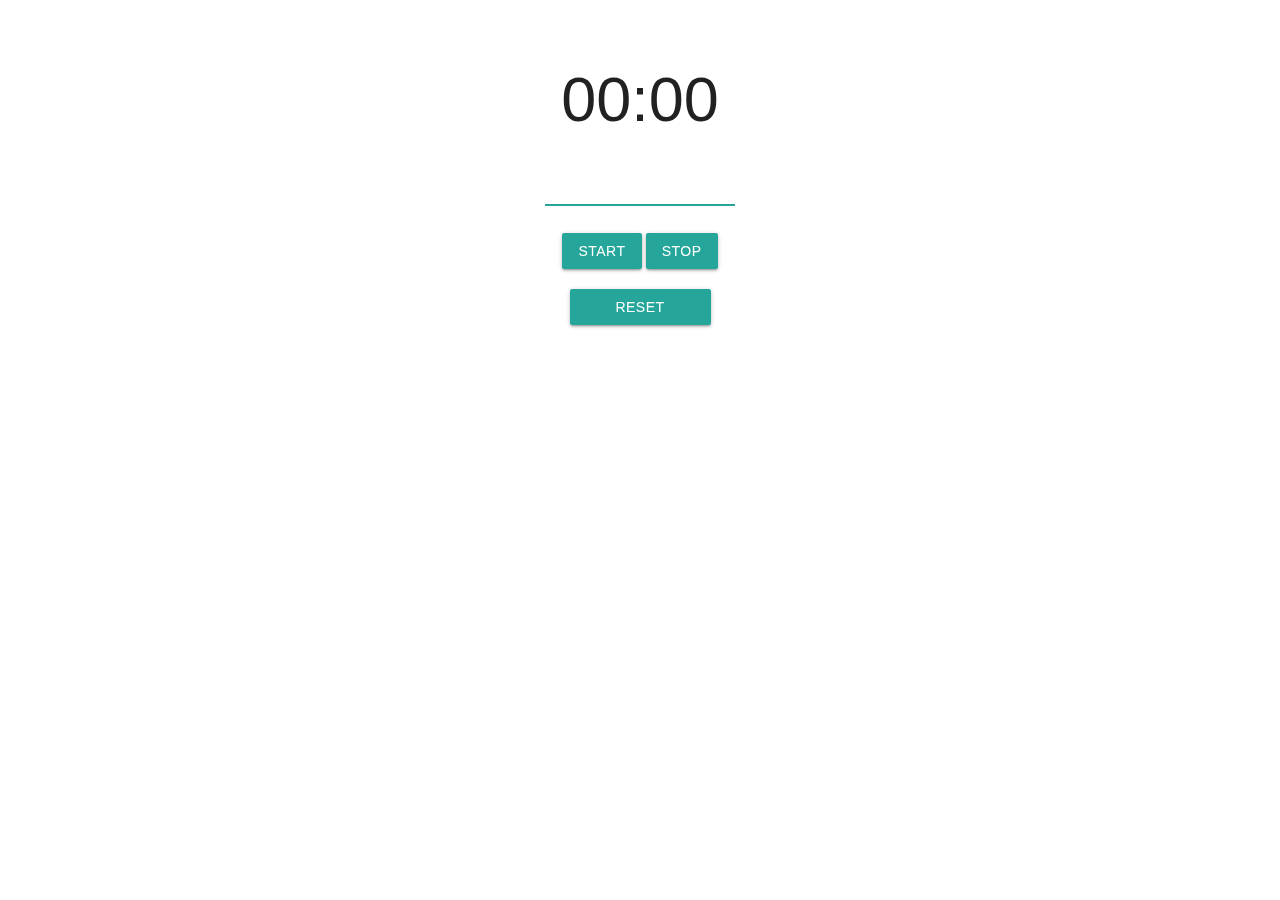
==== countDown/index.html @ 6a93d47d "timer" ====
<!DOCTYPE html>
<html lang="en">

<head>
    <meta charset="UTF-8">
    <meta name="viewport" content="width=device-width, initial-scale=1.0">
    <meta http-equiv="X-UA-Compatible" content="ie=edge">
    <script type="text/javascript" src="https://code.jquery.com/jquery-1.7.2.min.js"></script>
    <link rel="stylesheet" href="css/materialize.min.css">
    <link rel="stylesheet" href="css/main.css">
    <script type="text/javascript" src="js/materialize.min.js"></script>
    <script src="js/timer.js"></script>



    <title>Timer</title>
</head>

<body>
    <br>
    <h1 class="card-title center-align" id="displayTime">00:00</h1>
    <div class="row">
        <div class="col s2 offset-s5 center-align">
            <input type="text" id="minutes" autofocus>
        </div>
    </div>
    <div class="row">
        <div class="col s6 offset-s3 center-align">
            <button onclick="timer.start()" class="waves-effect waves-light btn" id="start">Start</button>
            <button onclick="timer.stop()" class="waves-effect waves-light btn">Stop</button>
        </div>
    </div>
    <div class="row">
        <div class="col s6 offset-s3 center-align">
            <button onclick="timer.reset()" class="waves-effect waves-light btn" id="btn">Reset</button>
        </div>
    </div>
    <script>
        input.addEventListener("keyup", function (event) {
            event.preventDefault();
            if (event.keyCode === 13) {
                document.getElementById("start").click();
            }
        });
    </script>
</body>

</html>
---- countDown/css/main.css ----
input {
  text-align: center;
}

#btn {
  width: 141px;
}
/*# sourceMappingURL=main.css.map */
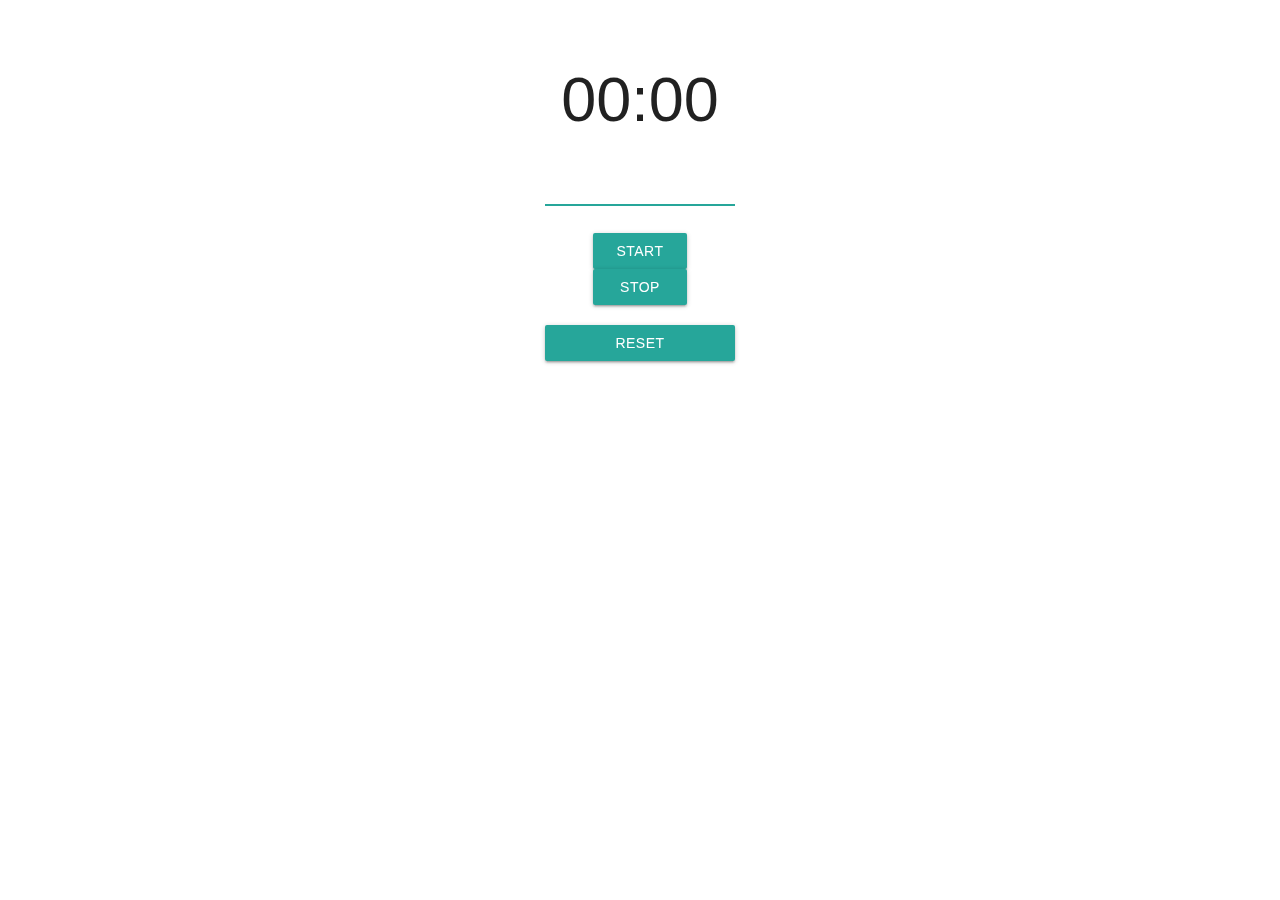
==== commit b2bd6095: "timer" ====
--- a/countDown/index.html
+++ b/countDown/index.html
@@ -25,13 +25,13 @@
         </div>
     </div>
     <div class="row">
-        <div class="col s6 offset-s3 center-align">
-            <button onclick="timer.start()" class="waves-effect waves-light btn" id="start">Start</button>
-            <button onclick="timer.stop()" class="waves-effect waves-light btn">Stop</button>
+        <div class="col s2 offset-s5 center-align">
+            <button onclick="timer.start()" class="waves-effect waves-light btn top" id="start">Start</button>
+            <button onclick="timer.stop()" class="waves-effect waves-light btn top">Stop</button>
         </div>
     </div>
     <div class="row">
-        <div class="col s6 offset-s3 center-align">
+        <div class="col s2 offset-s5 center-align">
             <button onclick="timer.reset()" class="waves-effect waves-light btn" id="btn">Reset</button>
         </div>
     </div>
--- a/countDown/css/main.css
+++ b/countDown/css/main.css
@@ -3,6 +3,10 @@
 }
 
 #btn {
-  width: 141px;
+  width: 100%;
+}
+
+.top {
+  width: 49%;
 }
 /*# sourceMappingURL=main.css.map */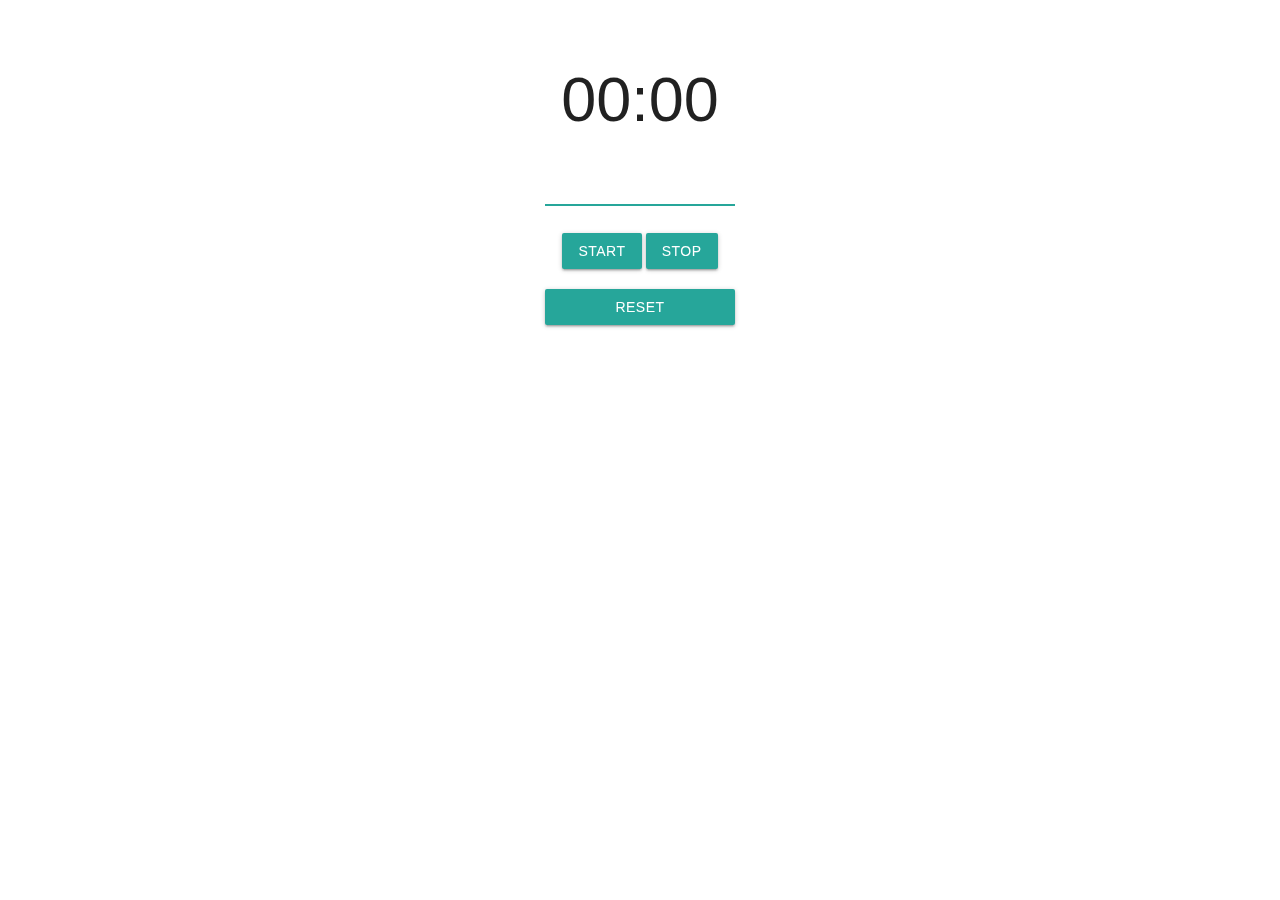
==== commit b8555107: "timer" ====
--- a/countDown/index.html
+++ b/countDown/index.html
@@ -25,9 +25,9 @@
         </div>
     </div>
     <div class="row">
-        <div class="col s2 offset-s5 center-align">
-            <button onclick="timer.start()" class="waves-effect waves-light btn top" id="start">Start</button>
-            <button onclick="timer.stop()" class="waves-effect waves-light btn top">Stop</button>
+        <div class="col s6 offset-s3 center-align">
+            <button onclick="timer.start()" class="waves-effect waves-light btn" id="start">Start</button>
+            <button onclick="timer.stop()" class="waves-effect waves-light btn">Stop</button>
         </div>
     </div>
     <div class="row">
--- a/countDown/css/main.css
+++ b/countDown/css/main.css
@@ -5,8 +5,4 @@
 #btn {
   width: 100%;
 }
-
-.top {
-  width: 49%;
-}
 /*# sourceMappingURL=main.css.map */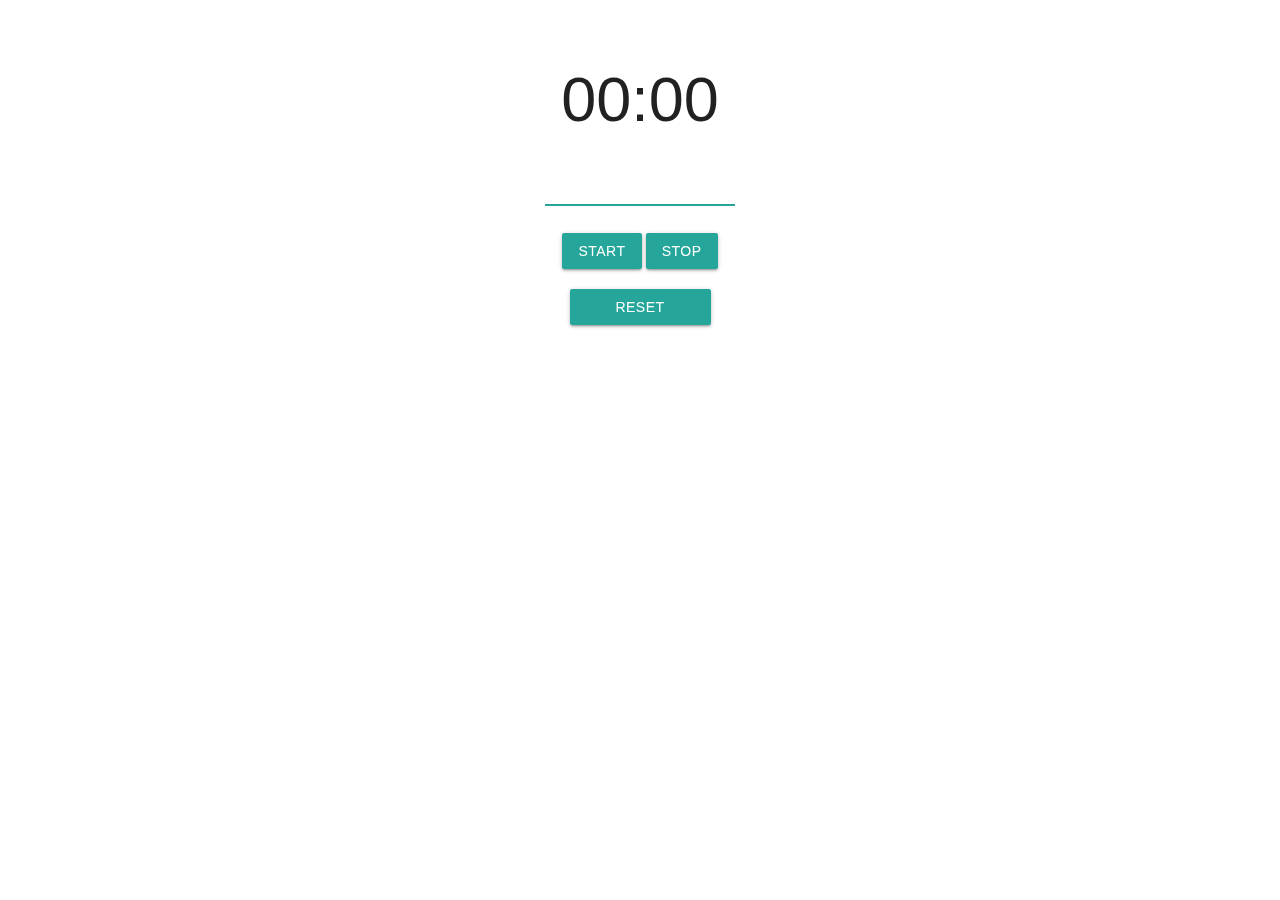
==== commit 331fa225: "timer" ====
--- a/countDown/index.html
+++ b/countDown/index.html
@@ -31,7 +31,7 @@
         </div>
     </div>
     <div class="row">
-        <div class="col s2 offset-s5 center-align">
+        <div class="col s6 offset-s3 center-align">
             <button onclick="timer.reset()" class="waves-effect waves-light btn" id="btn">Reset</button>
         </div>
     </div>
--- a/countDown/css/main.css
+++ b/countDown/css/main.css
@@ -3,6 +3,6 @@
 }
 
 #btn {
-  width: 100%;
+  width: 141px;
 }
 /*# sourceMappingURL=main.css.map */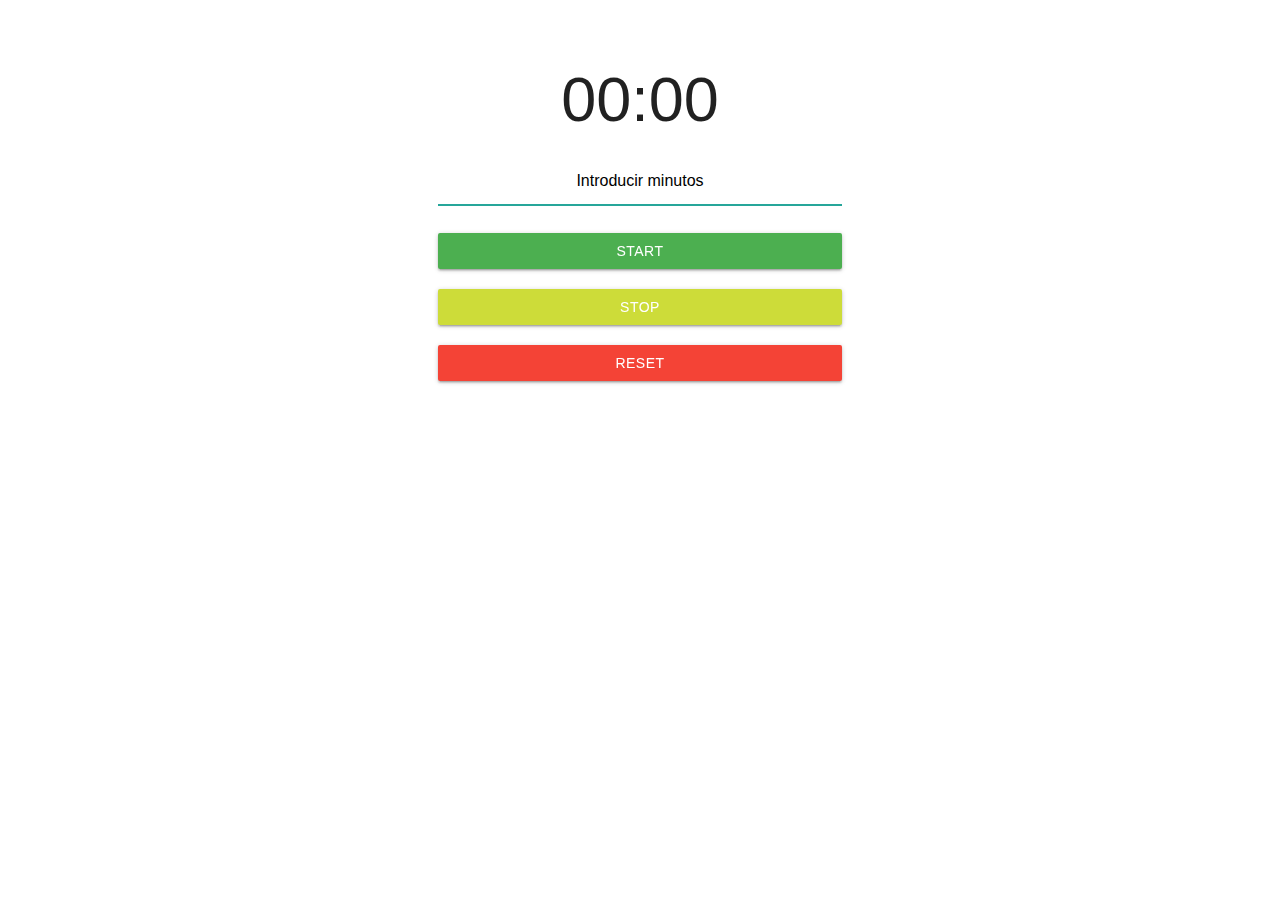
==== commit 9df24857: "timer" ====
--- a/countDown/index.html
+++ b/countDown/index.html
@@ -20,23 +20,28 @@
     <br>
     <h1 class="card-title center-align" id="displayTime">00:00</h1>
     <div class="row">
-        <div class="col s2 offset-s5 center-align">
-            <input type="text" id="minutes" autofocus>
+        <div class="col s8 offset-s2 m4 offset-m4 center-align">
+            <input type="text" id="minutes" placeholder="Introducir minutos" autofocus>
         </div>
     </div>
     <div class="row">
-        <div class="col s6 offset-s3 center-align">
-            <button onclick="timer.start()" class="waves-effect waves-light btn" id="start">Start</button>
-            <button onclick="timer.stop()" class="waves-effect waves-light btn">Stop</button>
+        <div class="col s8 offset-s2 m4 offset-m4 center-align">
+            <button onclick="timer.start()" class="waves-effect waves-light btn green" id="start">Start</button>
+   
         </div>
     </div>
     <div class="row">
-        <div class="col s6 offset-s3 center-align">
-            <button onclick="timer.reset()" class="waves-effect waves-light btn" id="btn">Reset</button>
+            <div class="col s8 offset-s2 m4 offset-m4 center-align">
+                <button onclick="timer.stop()" class="waves-effect waves-light btn lime">Stop</button>
+            </div>
+        </div>
+    <div class="row">
+        <div class="col s8 offset-s2 m4 offset-m4 center-align">
+            <button onclick="timer.reset()" class="waves-effect waves-light btn red" id="btn">Reset</button>
         </div>
     </div>
     <script>
-        input.addEventListener("keyup", function (event) {
+        document.getElementById("minutes").addEventListener("keyup", function (event) {
             event.preventDefault();
             if (event.keyCode === 13) {
                 document.getElementById("start").click();
--- a/countDown/css/main.css
+++ b/countDown/css/main.css
@@ -2,7 +2,23 @@
   text-align: center;
 }
 
-#btn {
-  width: 141px;
+button {
+  width: 100%;
+}
+
+::-webkit-input-placeholder {
+  color: black;
+}
+
+:-ms-input-placeholder {
+  color: black;
+}
+
+::-ms-input-placeholder {
+  color: black;
+}
+
+::placeholder {
+  color: black;
 }
 /*# sourceMappingURL=main.css.map */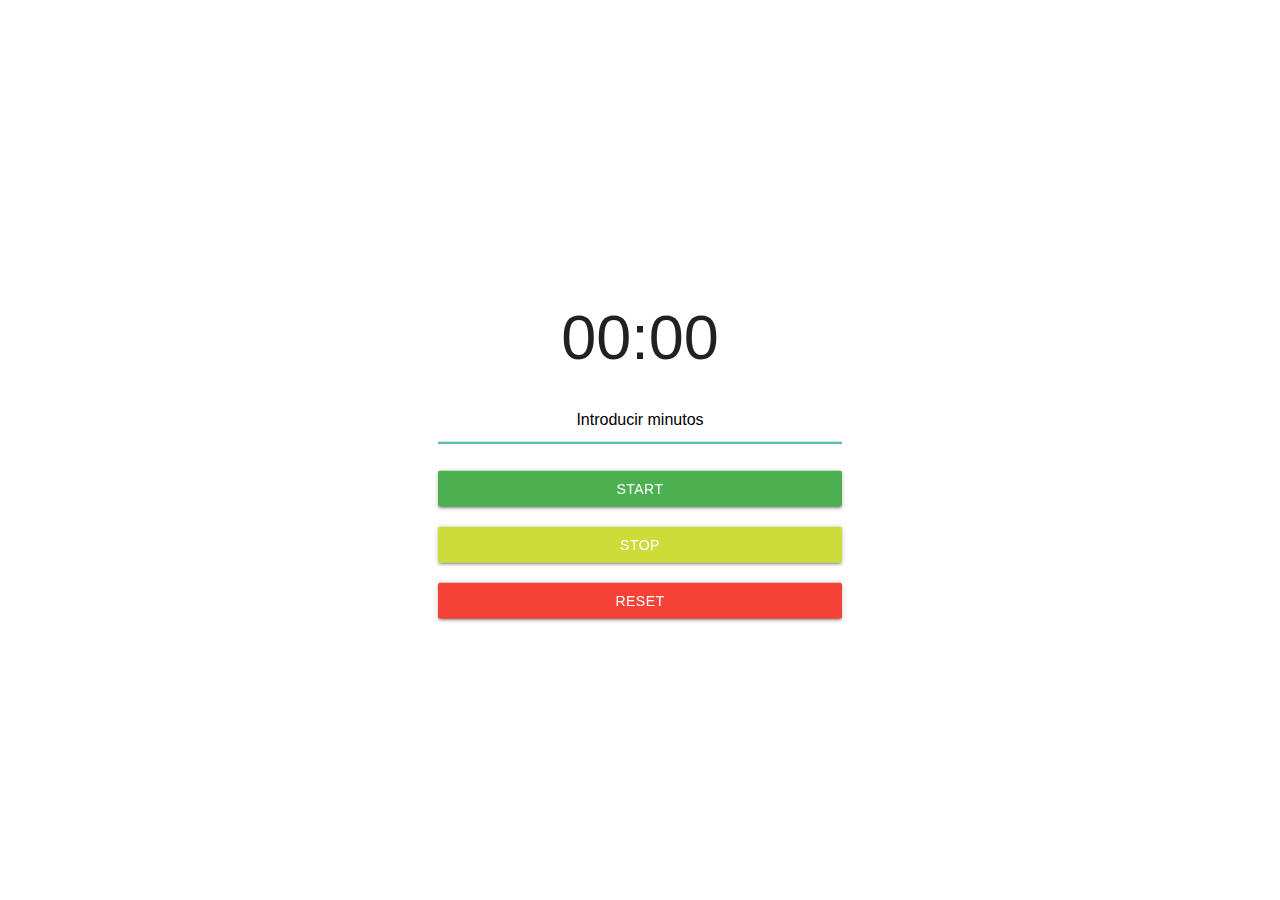
==== commit 6819002f: "centered, bug fixed" ====
--- a/countDown/index.html
+++ b/countDown/index.html
@@ -18,26 +18,28 @@
 
 <body>
     <br>
-    <h1 class="card-title center-align" id="displayTime">00:00</h1>
-    <div class="row">
-        <div class="col s8 offset-s2 m4 offset-m4 center-align">
-            <input type="text" id="minutes" placeholder="Introducir minutos" autofocus>
+    <div class="new">
+        <h1 class="card-title center-align" id="displayTime">00:00</h1>
+        <div class="row">
+            <div class="col s8 offset-s2 m4 offset-m4 center-align">
+                <input type="text" id="minutes" placeholder="Introducir minutos" autofocus>
+            </div>
         </div>
-    </div>
-    <div class="row">
-        <div class="col s8 offset-s2 m4 offset-m4 center-align">
-            <button onclick="timer.start()" class="waves-effect waves-light btn green" id="start">Start</button>
-   
+        <div class="row">
+            <div class="col s8 offset-s2 m4 offset-m4 center-align">
+                <button onclick="timer.start()" class="waves-effect waves-light btn green" id="start">Start</button>
+
+            </div>
         </div>
-    </div>
-    <div class="row">
+        <div class="row">
             <div class="col s8 offset-s2 m4 offset-m4 center-align">
                 <button onclick="timer.stop()" class="waves-effect waves-light btn lime">Stop</button>
             </div>
         </div>
-    <div class="row">
-        <div class="col s8 offset-s2 m4 offset-m4 center-align">
-            <button onclick="timer.reset()" class="waves-effect waves-light btn red" id="btn">Reset</button>
+        <div class="row">
+            <div class="col s8 offset-s2 m4 offset-m4 center-align">
+                <button onclick="timer.reset()" class="waves-effect waves-light btn red" id="btn">Reset</button>
+            </div>
         </div>
     </div>
     <script>
--- a/countDown/css/main.css
+++ b/countDown/css/main.css
@@ -21,4 +21,18 @@
 ::placeholder {
   color: black;
 }
+
+.new {
+  position: absolute;
+  top: 50%;
+  -webkit-transform: translateY(-50%);
+          transform: translateY(-50%);
+  margin: auto;
+  width: 100%;
+}
+
+html, body {
+  height: 100%;
+  position: relative;
+}
 /*# sourceMappingURL=main.css.map */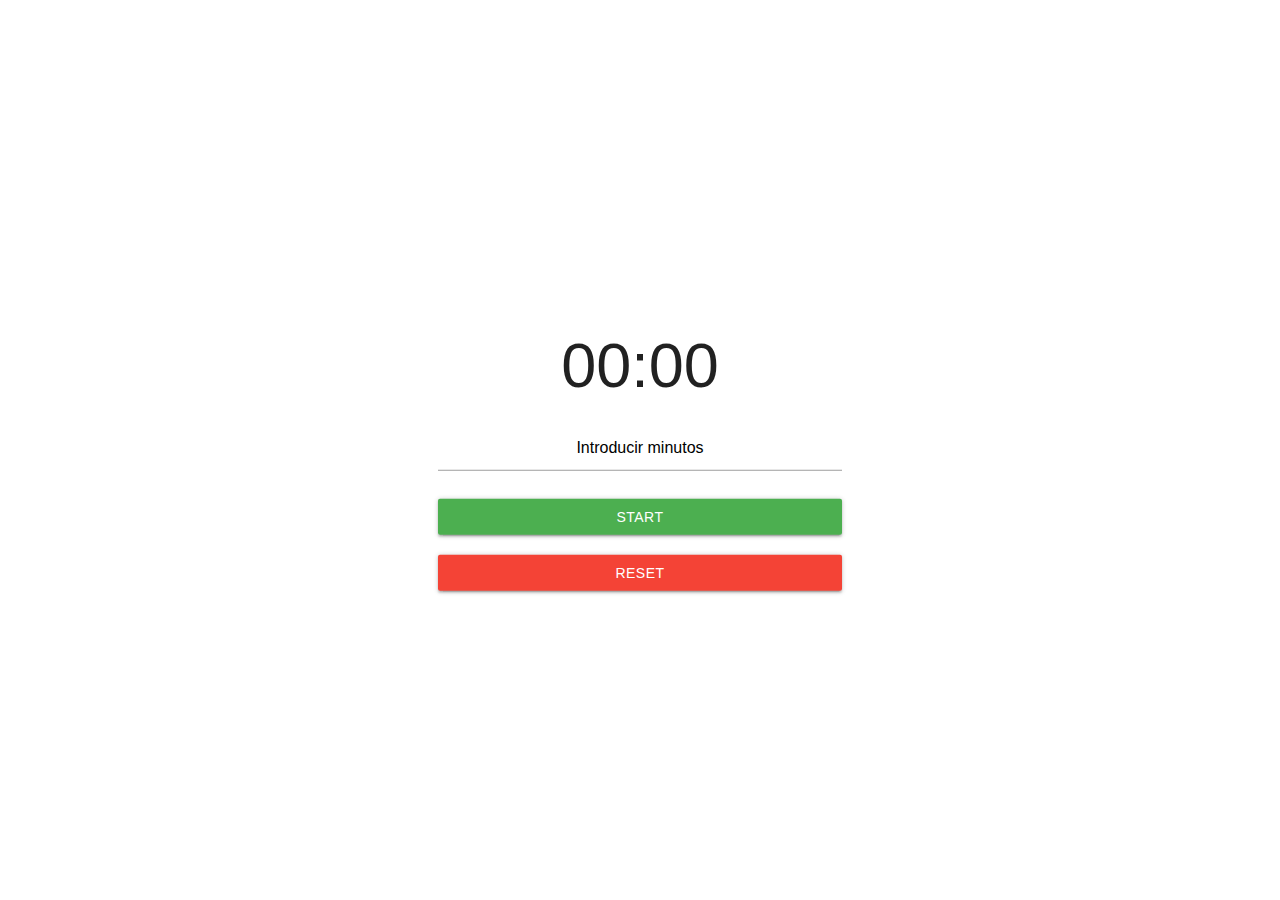
==== commit c833b1f6: "centered, bug fixed" ====
--- a/countDown/index.html
+++ b/countDown/index.html
@@ -22,7 +22,7 @@
         <h1 class="card-title center-align" id="displayTime">00:00</h1>
         <div class="row">
             <div class="col s8 offset-s2 m4 offset-m4 center-align">
-                <input type="text" id="minutes" placeholder="Introducir minutos" autofocus>
+                <input type="text" id="minutes" placeholder="Introducir minutos" onfocus="this.placeholder=''">
             </div>
         </div>
         <div class="row">
@@ -31,11 +31,11 @@
 
             </div>
         </div>
-        <div class="row">
+        <!-- <div class="row">
             <div class="col s8 offset-s2 m4 offset-m4 center-align">
                 <button onclick="timer.stop()" class="waves-effect waves-light btn lime">Stop</button>
             </div>
-        </div>
+        </div> -->
         <div class="row">
             <div class="col s8 offset-s2 m4 offset-m4 center-align">
                 <button onclick="timer.reset()" class="waves-effect waves-light btn red" id="btn">Reset</button>
